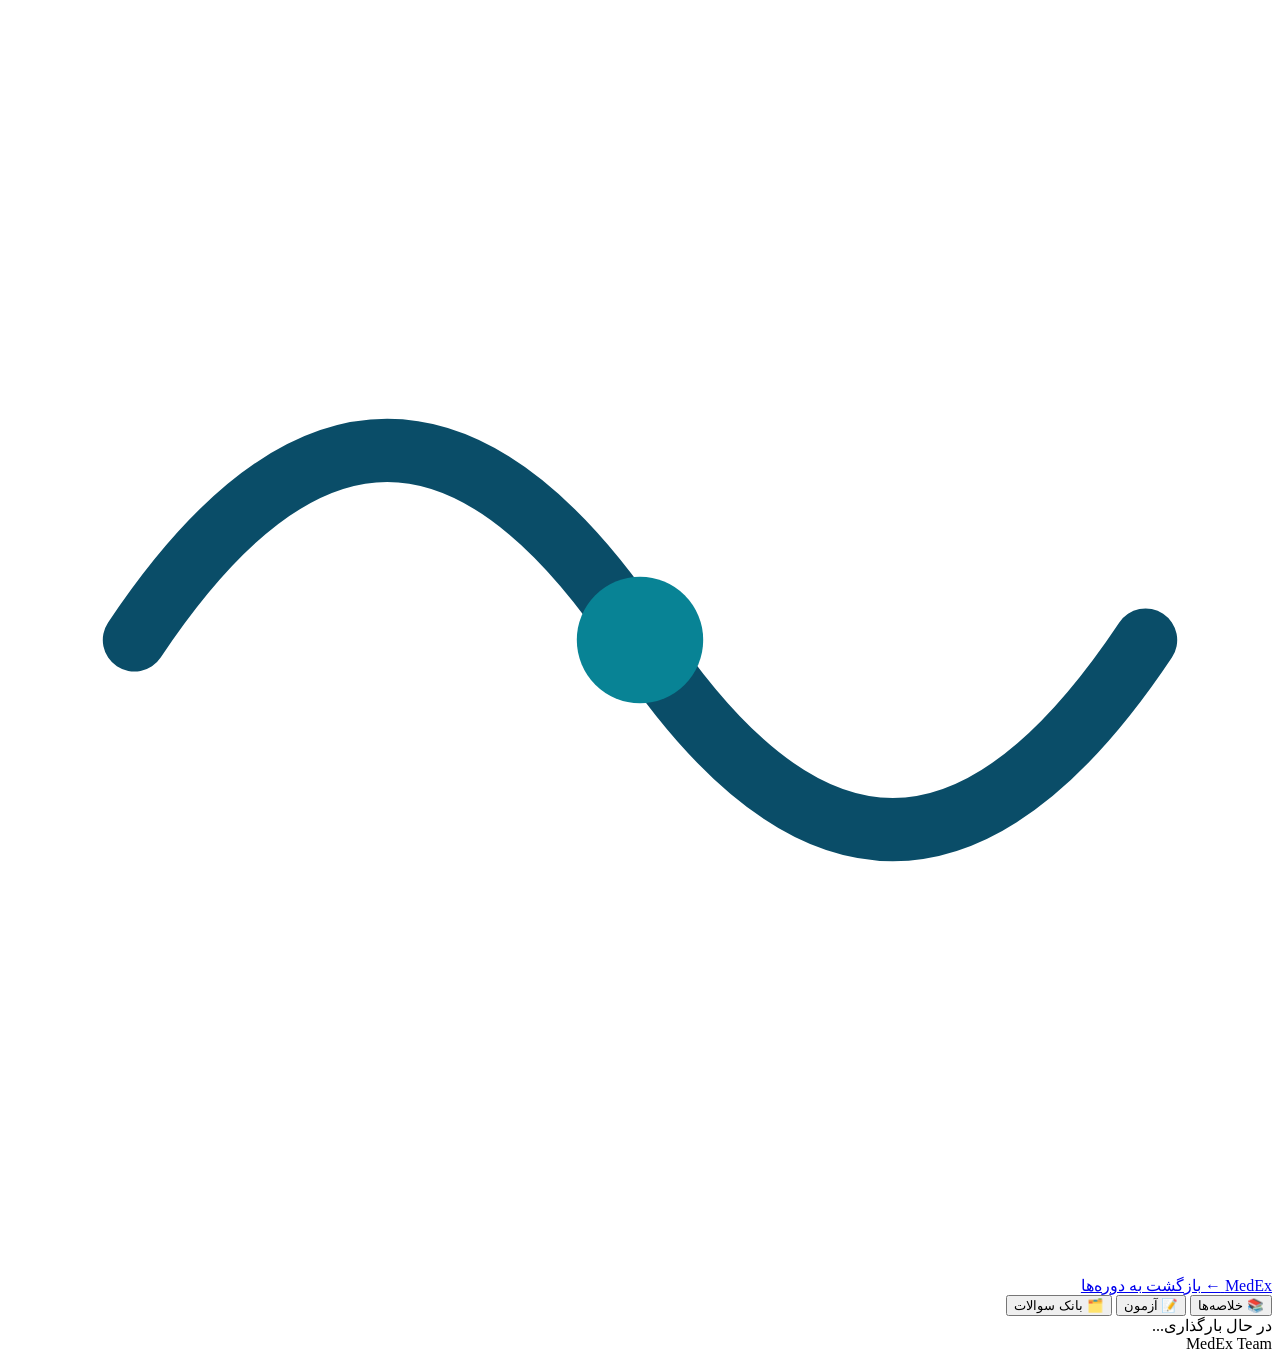
==== course.html @ b483d631 "Create course.html" ====
<!DOCTYPE html>
<html lang="fa" dir="rtl">
<head>
  <meta charset="UTF-8">
  <meta name="viewport" content="width=device-width, initial-scale=1.0">
  <title>MedEx – دوره</title>
  <link rel="stylesheet" href="css/style.css">
  <link href="https://fonts.googleapis.com/css2?family=Vazirmatn:wght@300;400;600;700&display=swap" rel="stylesheet">
</head>
<body>
  <header class="header">
    <a href="index.html" class="brand">
      <svg viewBox="0 0 100 100" class="brand-icon">
        <path d="M10 50 Q30 20 50 50 Q70 80 90 50" stroke="#0A4D68" stroke-width="5" fill="none" stroke-linecap="round"/>
        <circle cx="50" cy="50" r="5" fill="#088395"/>
      </svg>
      MedEx
    </a>
    <a href="index.html" class="back-link">← بازگشت به دوره‌ها</a>
  </header>

  <main class="container">
    <div id="courseHeader"></div>
    <div class="tabs">
      <button class="tab-btn active" data-tab="summaries">📚 خلاصه‌ها</button>
      <button class="tab-btn" data-tab="exam">📝 آزمون</button>
      <button class="tab-btn" data-tab="bank">🗂️ بانک سوالات</button>
    </div>
    <div id="tabContent" class="tab-content">
      <div class="loading">در حال بارگذاری...</div>
    </div>
  </main>

  <footer class="footer">MedEx Team</footer>

  <script src="js/data.js"></script>
  <script src="js/ui.js"></script>
  <script>initCoursePage();</script>
</body>
</html>
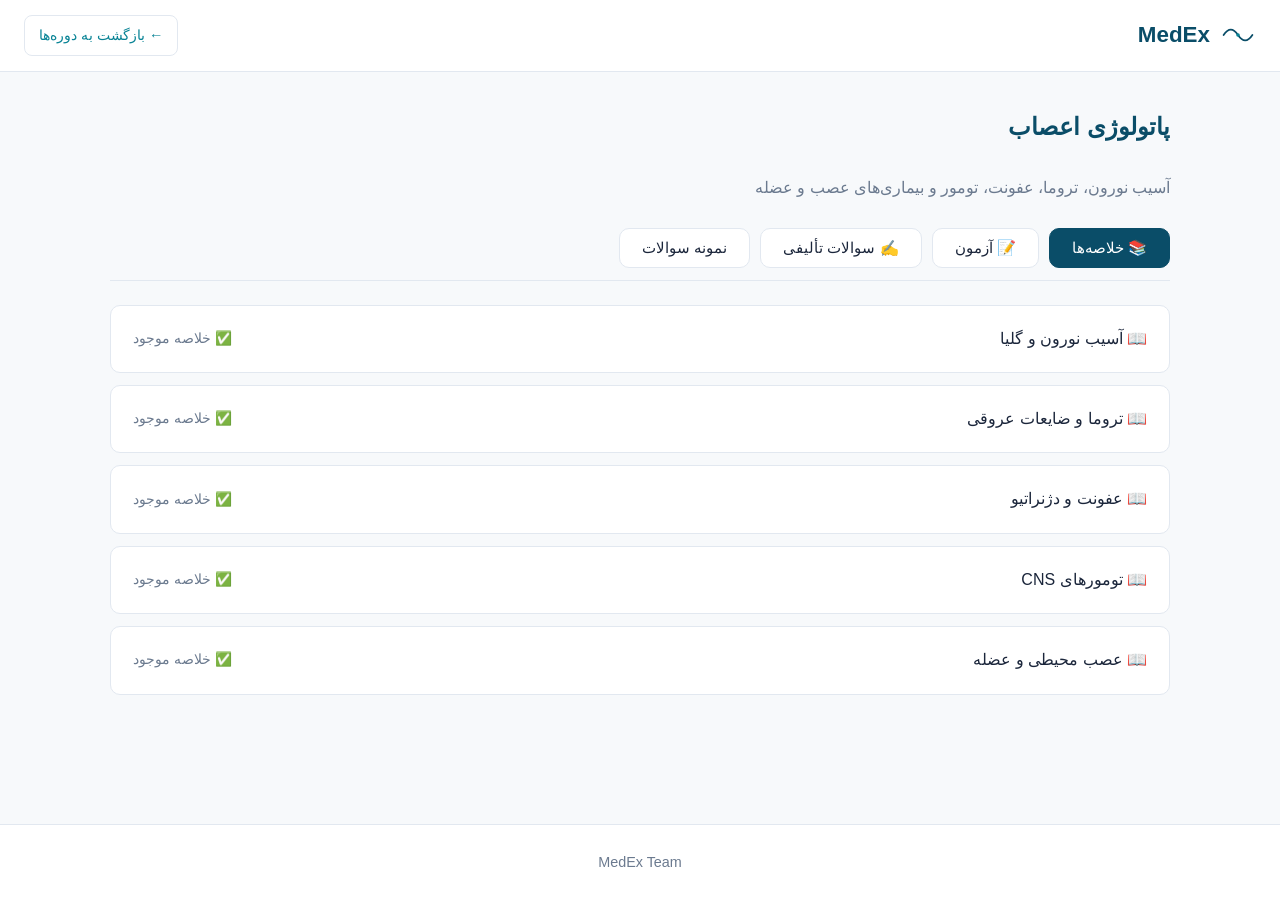
==== commit 33478c57: "Update course.html" ====
--- a/course.html
+++ b/course.html
@@ -24,7 +24,8 @@
     <div class="tabs">
       <button class="tab-btn active" data-tab="summaries">📚 خلاصه‌ها</button>
       <button class="tab-btn" data-tab="exam">📝 آزمون</button>
-      <button class="tab-btn" data-tab="bank">🗂️ بانک سوالات</button>
+      <button class="tab-btn" data-tab="authored">✍️ سوالات تألیفی</button>
+      <button class="tab-btn" data-tab="past">نمونه سوالات </button>
     </div>
     <div id="tabContent" class="tab-content">
       <div class="loading">در حال بارگذاری...</div>
--- a/css/style.css
+++ b/css/style.css
@@ -0,0 +1,478 @@
+:root {
+  --primary: #0A4D68;
+  --secondary: #088395;
+  --accent: #05BFDB;
+  --bg: #F7F9FB;
+  --card-bg: #FFFFFF;
+  --text: #1B263B;
+  --text-muted: #6B7A8F;
+  --border: #E2E8F0;
+  --success: #2A9D8F;
+  --success-bg: #E0F5F2;
+  --danger: #E63946;
+  --danger-bg: #FDE8E9;
+  --warning: #F4A261;
+  --warning-bg: #FFF3E0;
+  --radius: 12px;
+  --shadow: 0 4px 20px rgba(10, 77, 104, 0.06);
+  --shadow-hover: 0 8px 30px rgba(10, 77, 104, 0.12);
+}
+
+* { box-sizing: border-box; margin: 0; padding: 0; }
+
+html { scroll-behavior: smooth; }
+
+body {
+  font-family: 'Vazirmatn', 'Segoe UI', Tahoma, sans-serif;
+  background: var(--bg);
+  color: var(--text);
+  line-height: 1.9;
+  display: flex;
+  flex-direction: column;
+  min-height: 100vh;
+  -webkit-font-smoothing: antialiased;
+}
+
+.container {
+  max-width: 1100px;
+  margin: 0 auto;
+  padding: 32px 20px;
+  flex: 1;
+  width: 100%;
+}
+
+/* Header */
+.header {
+  background: var(--card-bg);
+  border-bottom: 1px solid var(--border);
+  padding: 14px 24px;
+  display: flex;
+  justify-content: space-between;
+  align-items: center;
+  position: sticky;
+  top: 0;
+  z-index: 100;
+  backdrop-filter: blur(8px);
+}
+.brand {
+  font-size: 1.4rem;
+  font-weight: 700;
+  color: var(--primary);
+  text-decoration: none;
+  display: flex;
+  align-items: center;
+  gap: 10px;
+}
+.brand-icon { width: 36px; height: 36px; }
+.back-link {
+  color: var(--secondary);
+  text-decoration: none;
+  font-size: 0.9rem;
+  padding: 6px 14px;
+  border-radius: 8px;
+  border: 1px solid var(--border);
+  transition: background 0.2s;
+}
+.back-link:hover { background: var(--bg); }
+
+/* Footer */
+.footer {
+  text-align: center;
+  padding: 24px;
+  color: var(--text-muted);
+  font-size: 0.9rem;
+  border-top: 1px solid var(--border);
+  margin-top: auto;
+  background: var(--card-bg);
+}
+
+/* Hero */
+.hero {
+  text-align: center;
+  padding: 40px 20px 48px;
+}
+.hero h1 {
+  font-size: 2rem;
+  color: var(--primary);
+  margin-bottom: 12px;
+}
+.hero p {
+  color: var(--text-muted);
+  font-size: 1.05rem;
+}
+
+.page-title {
+  font-size: 1.5rem;
+  margin-bottom: 24px;
+  color: var(--primary);
+  font-weight: 700;
+}
+
+/* Grid & Cards */
+.grid {
+  display: grid;
+  grid-template-columns: repeat(auto-fill, minmax(300px, 1fr));
+  gap: 24px;
+}
+.card {
+  background: var(--card-bg);
+  border-radius: var(--radius);
+  padding: 28px;
+  box-shadow: var(--shadow);
+  border: 1px solid var(--border);
+  transition: transform 0.25s ease, box-shadow 0.25s ease;
+  cursor: pointer;
+}
+.card:hover {
+  transform: translateY(-5px);
+  box-shadow: var(--shadow-hover);
+}
+.card h3 {
+  color: var(--primary);
+  margin-bottom: 10px;
+  font-size: 1.2rem;
+}
+.card p {
+  color: var(--text-muted);
+  font-size: 0.92rem;
+  line-height: 1.8;
+}
+.card-icon {
+  font-size: 2rem;
+  margin-bottom: 12px;
+  display: block;
+}
+
+/* Buttons */
+.btn-primary {
+  background: var(--primary);
+  color: white;
+  border: none;
+  border-radius: 10px;
+  font-family: inherit;
+  font-size: 1rem;
+  padding: 12px 28px;
+  cursor: pointer;
+  transition: background 0.2s;
+  width: 100%;
+}
+.btn-primary:hover { background: var(--secondary); }
+.btn-secondary {
+  background: var(--card-bg);
+  color: var(--primary);
+  border: 1px solid var(--primary);
+  border-radius: 10px;
+  font-family: inherit;
+  font-size: 0.95rem;
+  padding: 10px 24px;
+  cursor: pointer;
+  transition: background 0.2s;
+}
+.btn-secondary:hover { background: var(--bg); }
+.btn-finish {
+  background: var(--warning);
+  color: white;
+  border: none;
+  border-radius: 10px;
+  font-family: inherit;
+  font-size: 1rem;
+  padding: 14px 24px;
+  cursor: pointer;
+  margin-top: 20px;
+  width: 100%;
+  transition: opacity 0.2s;
+}
+.btn-finish:hover { opacity: 0.9; }
+
+/* Tabs */
+.tabs {
+  display: flex;
+  gap: 10px;
+  margin-bottom: 24px;
+  flex-wrap: wrap;
+  border-bottom: 1px solid var(--border);
+  padding-bottom: 12px;
+}
+.tab-btn {
+  padding: 10px 22px;
+  border: 1px solid var(--border);
+  background: var(--card-bg);
+  border-radius: 10px;
+  font-family: inherit;
+  cursor: pointer;
+  font-size: 0.95rem;
+  color: var(--text);
+  transition: all 0.2s;
+}
+.tab-btn:hover { border-color: var(--secondary); }
+.tab-btn.active {
+  background: var(--primary);
+  color: white;
+  border-color: var(--primary);
+}
+
+/* Topic list */
+.topic-list { list-style: none; }
+.topic-item {
+  background: var(--card-bg);
+  padding: 18px 22px;
+  border-radius: 10px;
+  margin-bottom: 12px;
+  border: 1px solid var(--border);
+  display: flex;
+  justify-content: space-between;
+  align-items: center;
+  cursor: pointer;
+  transition: all 0.2s;
+}
+.topic-item:hover {
+  border-color: var(--secondary);
+  box-shadow: var(--shadow);
+}
+.topic-item span:last-child {
+  font-size: 0.85rem;
+  color: var(--text-muted);
+}
+
+/* Summary */
+.summary-content { margin-top: 20px; }
+.summary-content h2 { color: var(--primary); margin-bottom: 16px; }
+.summary-content h3 { color: var(--secondary); margin: 20px 0 10px; }
+.summary-content pre {
+  white-space: pre-wrap;
+  font-family: inherit;
+  line-height: 2;
+  font-size: 0.98rem;
+}
+.summary-content ul { padding-right: 24px; margin: 8px 0; }
+.summary-content li { margin-bottom: 6px; }
+.summary-content table {
+  width: 100%;
+  border-collapse: collapse;
+  margin: 16px 0;
+  font-size: 0.9rem;
+}
+.summary-content th, .summary-content td {
+  border: 1px solid var(--border);
+  padding: 10px 12px;
+  text-align: right;
+}
+.summary-content th { background: #E8F4F8; color: var(--primary); }
+
+/* Mindmap */
+.mindmap {
+  background: #F0F7F9;
+  border-radius: 12px;
+  padding: 24px;
+  margin: 20px 0;
+  border: 1px solid #D0E5EC;
+}
+.mindmap .root {
+  font-weight: 700;
+  color: var(--primary);
+  font-size: 1.1rem;
+  margin-bottom: 12px;
+}
+.mindmap .branch { margin-right: 16px; margin-bottom: 12px; }
+.mindmap .branch-name {
+  font-weight: 600;
+  color: var(--secondary);
+  margin-bottom: 4px;
+}
+.mindmap .leaf {
+  margin-right: 24px;
+  font-size: 0.9rem;
+  color: var(--text-muted);
+  margin-bottom: 2px;
+}
+
+/* Exam */
+.exam-container { max-width: 850px; }
+.form-card {
+  background: var(--card-bg);
+  border-radius: var(--radius);
+  padding: 28px;
+  box-shadow: var(--shadow);
+  border: 1px solid var(--border);
+}
+.form-group { margin-bottom: 20px; }
+.form-group label {
+  display: block;
+  margin-bottom: 8px;
+  font-weight: 600;
+  color: var(--primary);
+  font-size: 0.95rem;
+}
+.form-group select, .form-group input {
+  width: 100%;
+  padding: 12px 14px;
+  border: 1px solid var(--border);
+  border-radius: 10px;
+  font-family: inherit;
+  font-size: 0.95rem;
+  background: var(--card-bg);
+  color: var(--text);
+}
+.form-group select:focus, .form-group input:focus {
+  outline: none;
+  border-color: var(--secondary);
+}
+.error-msg {
+  color: var(--danger);
+  font-size: 0.9rem;
+  margin-top: 12px;
+  padding: 10px;
+  background: var(--danger-bg);
+  border-radius: 8px;
+}
+
+.exam-header {
+  display: flex;
+  justify-content: space-between;
+  margin-bottom: 20px;
+  align-items: center;
+}
+.progress-badge, .timer-badge {
+  background: var(--card-bg);
+  padding: 8px 18px;
+  border-radius: 20px;
+  font-size: 0.88rem;
+  color: var(--primary);
+  border: 1px solid var(--border);
+  font-weight: 600;
+}
+.timer-badge { color: var(--warning); }
+
+.question-card {
+  background: var(--card-bg);
+  border-radius: var(--radius);
+  padding: 28px;
+  box-shadow: var(--shadow);
+  margin-bottom: 20px;
+  border: 1px solid var(--border);
+}
+.question-stem {
+  font-size: 1.05rem;
+  margin-bottom: 20px;
+  line-height: 2;
+  font-weight: 500;
+}
+.option {
+  display: block;
+  padding: 14px 18px;
+  margin-bottom: 10px;
+  border: 1.5px solid var(--border);
+  border-radius: 10px;
+  cursor: pointer;
+  transition: all 0.2s;
+  font-size: 0.95rem;
+}
+.option:hover { background: #F0F7F9; border-color: var(--secondary); }
+.option.selected {
+  border-color: var(--secondary);
+  background: #E0F2F7;
+  font-weight: 600;
+}
+.option.correct {
+  border-color: var(--success);
+  background: var(--success-bg);
+  font-weight: 600;
+}
+.option.wrong {
+  border-color: var(--danger);
+  background: var(--danger-bg);
+}
+.explanation {
+  background: var(--warning-bg);
+  border-right: 4px solid var(--warning);
+  padding: 16px 20px;
+  border-radius: 10px;
+  margin-top: 20px;
+  font-size: 0.95rem;
+  line-height: 1.9;
+}
+.explanation strong { color: var(--primary); }
+
+.exam-nav {
+  display: flex;
+  gap: 12px;
+  justify-content: space-between;
+}
+.exam-nav .btn-secondary, .exam-nav .btn-primary {
+  flex: 1;
+}
+
+/* Result */
+.result-summary {
+  background: var(--card-bg);
+  padding: 36px;
+  border-radius: var(--radius);
+  box-shadow: var(--shadow);
+  margin-bottom: 28px;
+  text-align: center;
+  border: 1px solid var(--border);
+}
+.result-score {
+  font-size: 3rem;
+  font-weight: 700;
+  color: var(--primary);
+  margin-bottom: 8px;
+}
+.result-summary p { color: var(--text-muted); }
+.result-summary .stats {
+  display: flex;
+  justify-content: center;
+  gap: 24px;
+  margin-top: 20px;
+  flex-wrap: wrap;
+}
+.result-summary .stat-item {
+  background: var(--bg);
+  padding: 10px 20px;
+  border-radius: 10px;
+  font-size: 0.9rem;
+}
+.review-title {
+  color: var(--primary);
+  margin-bottom: 16px;
+  font-size: 1.2rem;
+}
+.result-actions {
+  text-align: center;
+  margin-top: 32px;
+}
+.badge {
+  display: inline-block;
+  padding: 3px 12px;
+  border-radius: 20px;
+  font-size: 0.78rem;
+  font-weight: 600;
+  margin-right: 8px;
+}
+.badge-correct { background: var(--success-bg); color: var(--success); }
+.badge-wrong { background: var(--danger-bg); color: var(--danger); }
+.badge-skip { background: var(--warning-bg); color: var(--warning); }
+
+/* Loading */
+.loading {
+  text-align: center;
+  padding: 60px 20px;
+  color: var(--text-muted);
+  font-size: 1rem;
+}
+
+/* Responsive */
+@media (max-width: 768px) {
+  .container { padding: 24px 14px; }
+  .hero h1 { font-size: 1.5rem; }
+  .hero { padding: 24px 12px 32px; }
+  .tabs { flex-direction: column; }
+  .tab-btn { width: 100%; text-align: center; }
+  .exam-header { flex-direction: column; gap: 10px; }
+  .exam-nav { flex-direction: column; }
+  .result-summary .stats { flex-direction: column; gap: 10px; }
+  .grid { grid-template-columns: 1fr; }
+  .question-card { padding: 20px; }
+  .form-card { padding: 20px; }
+  .header { padding: 12px 16px; }
+}
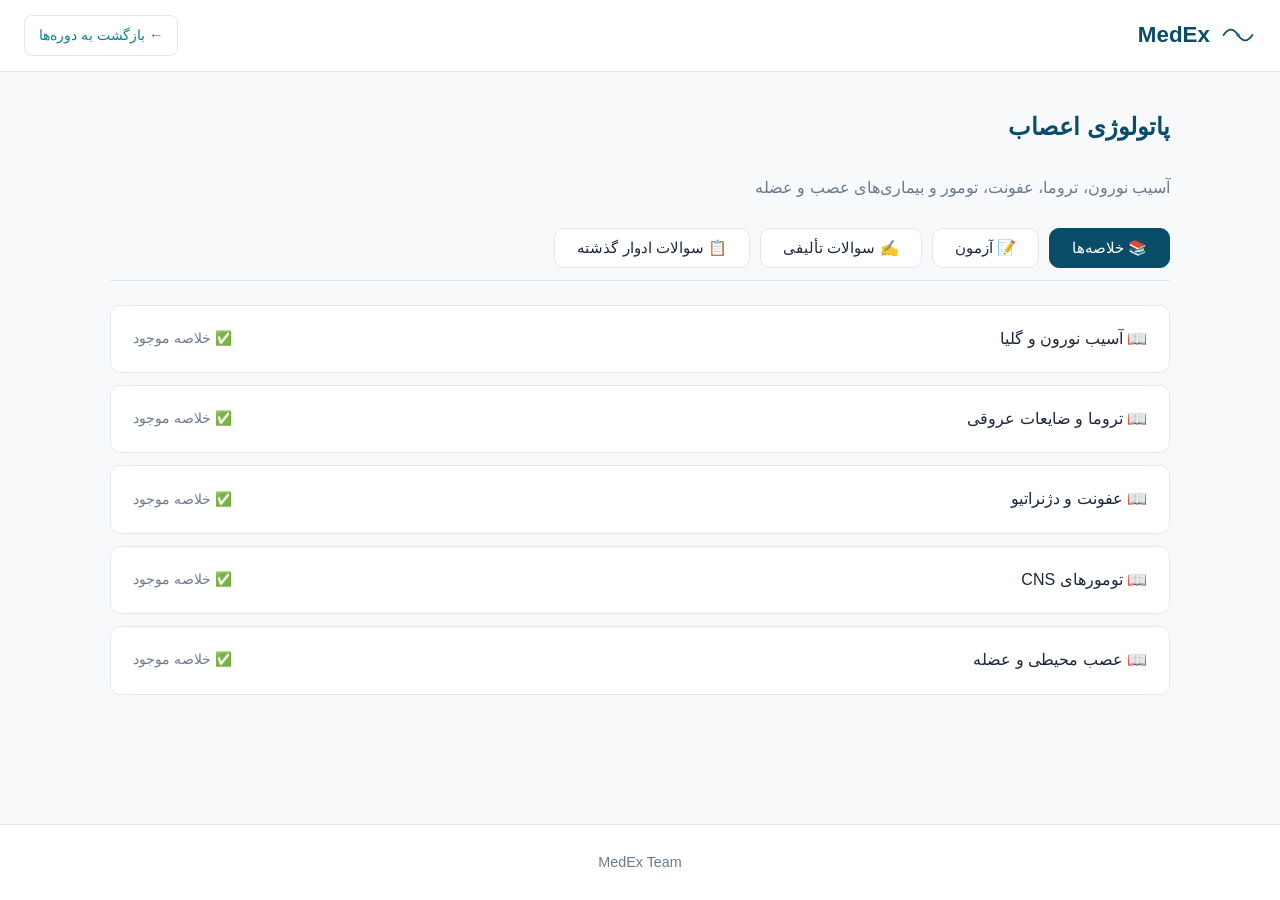
==== commit 97111603: "Update course.html" ====
--- a/course.html
+++ b/course.html
@@ -25,7 +25,7 @@
       <button class="tab-btn active" data-tab="summaries">📚 خلاصه‌ها</button>
       <button class="tab-btn" data-tab="exam">📝 آزمون</button>
       <button class="tab-btn" data-tab="authored">✍️ سوالات تألیفی</button>
-      <button class="tab-btn" data-tab="past">نمونه سوالات </button>
+      <button class="tab-btn" data-tab="past">📋 سوالات ادوار گذشته</button>
     </div>
     <div id="tabContent" class="tab-content">
       <div class="loading">در حال بارگذاری...</div>
--- a/css/style.css
+++ b/css/style.css
@@ -19,7 +19,6 @@
 }
 
 * { box-sizing: border-box; margin: 0; padding: 0; }
-
 html { scroll-behavior: smooth; }
 
 body {
@@ -33,13 +32,7 @@
   -webkit-font-smoothing: antialiased;
 }
 
-.container {
-  max-width: 1100px;
-  margin: 0 auto;
-  padding: 32px 20px;
-  flex: 1;
-  width: 100%;
-}
+.container { max-width: 1100px; margin: 0 auto; padding: 32px 20px; flex: 1; width: 100%; }
 
 /* Header */
 .header {
@@ -49,417 +42,304 @@
   display: flex;
   justify-content: space-between;
   align-items: center;
-  position: sticky;
-  top: 0;
-  z-index: 100;
+  position: sticky; top: 0; z-index: 100;
   backdrop-filter: blur(8px);
 }
 .brand {
-  font-size: 1.4rem;
-  font-weight: 700;
-  color: var(--primary);
-  text-decoration: none;
-  display: flex;
-  align-items: center;
-  gap: 10px;
+  font-size: 1.4rem; font-weight: 700; color: var(--primary);
+  text-decoration: none; display: flex; align-items: center; gap: 10px;
 }
 .brand-icon { width: 36px; height: 36px; }
 .back-link {
-  color: var(--secondary);
-  text-decoration: none;
-  font-size: 0.9rem;
-  padding: 6px 14px;
-  border-radius: 8px;
-  border: 1px solid var(--border);
+  color: var(--secondary); text-decoration: none; font-size: 0.9rem;
+  padding: 6px 14px; border-radius: 8px; border: 1px solid var(--border);
   transition: background 0.2s;
 }
 .back-link:hover { background: var(--bg); }
 
 /* Footer */
 .footer {
-  text-align: center;
-  padding: 24px;
-  color: var(--text-muted);
-  font-size: 0.9rem;
-  border-top: 1px solid var(--border);
-  margin-top: auto;
-  background: var(--card-bg);
+  text-align: center; padding: 24px; color: var(--text-muted);
+  font-size: 0.9rem; border-top: 1px solid var(--border);
+  margin-top: auto; background: var(--card-bg);
 }
 
 /* Hero */
-.hero {
-  text-align: center;
-  padding: 40px 20px 48px;
-}
-.hero h1 {
-  font-size: 2rem;
-  color: var(--primary);
-  margin-bottom: 12px;
-}
-.hero p {
-  color: var(--text-muted);
-  font-size: 1.05rem;
-}
-
-.page-title {
-  font-size: 1.5rem;
-  margin-bottom: 24px;
-  color: var(--primary);
-  font-weight: 700;
-}
+.hero { text-align: center; padding: 40px 20px 48px; }
+.hero h1 { font-size: 2rem; color: var(--primary); margin-bottom: 12px; }
+.hero p { color: var(--text-muted); font-size: 1.05rem; }
+
+.page-title { font-size: 1.5rem; margin-bottom: 24px; color: var(--primary); font-weight: 700; }
 
 /* Grid & Cards */
-.grid {
-  display: grid;
-  grid-template-columns: repeat(auto-fill, minmax(300px, 1fr));
-  gap: 24px;
-}
+.grid { display: grid; grid-template-columns: repeat(auto-fill, minmax(300px, 1fr)); gap: 24px; }
 .card {
-  background: var(--card-bg);
-  border-radius: var(--radius);
-  padding: 28px;
-  box-shadow: var(--shadow);
-  border: 1px solid var(--border);
-  transition: transform 0.25s ease, box-shadow 0.25s ease;
-  cursor: pointer;
-}
-.card:hover {
-  transform: translateY(-5px);
-  box-shadow: var(--shadow-hover);
-}
-.card h3 {
-  color: var(--primary);
-  margin-bottom: 10px;
-  font-size: 1.2rem;
-}
-.card p {
-  color: var(--text-muted);
-  font-size: 0.92rem;
-  line-height: 1.8;
-}
-.card-icon {
-  font-size: 2rem;
-  margin-bottom: 12px;
-  display: block;
-}
+  background: var(--card-bg); border-radius: var(--radius); padding: 28px;
+  box-shadow: var(--shadow); border: 1px solid var(--border);
+  transition: transform 0.25s ease, box-shadow 0.25s ease; cursor: pointer;
+}
+.card:hover { transform: translateY(-5px); box-shadow: var(--shadow-hover); }
+.card h3 { color: var(--primary); margin-bottom: 10px; font-size: 1.2rem; }
+.card p { color: var(--text-muted); font-size: 0.92rem; line-height: 1.8; }
+.card-icon { font-size: 2rem; margin-bottom: 12px; display: block; }
 
 /* Buttons */
 .btn-primary {
-  background: var(--primary);
-  color: white;
-  border: none;
-  border-radius: 10px;
-  font-family: inherit;
-  font-size: 1rem;
-  padding: 12px 28px;
-  cursor: pointer;
-  transition: background 0.2s;
-  width: 100%;
+  background: var(--primary); color: white; border: none; border-radius: 10px;
+  font-family: inherit; font-size: 1rem; padding: 12px 28px; cursor: pointer;
+  transition: background 0.2s; width: 100%;
 }
 .btn-primary:hover { background: var(--secondary); }
 .btn-secondary {
-  background: var(--card-bg);
-  color: var(--primary);
-  border: 1px solid var(--primary);
-  border-radius: 10px;
-  font-family: inherit;
-  font-size: 0.95rem;
-  padding: 10px 24px;
-  cursor: pointer;
-  transition: background 0.2s;
+  background: var(--card-bg); color: var(--primary); border: 1px solid var(--primary);
+  border-radius: 10px; font-family: inherit; font-size: 0.95rem; padding: 10px 24px;
+  cursor: pointer; transition: background 0.2s;
 }
 .btn-secondary:hover { background: var(--bg); }
 .btn-finish {
-  background: var(--warning);
-  color: white;
-  border: none;
-  border-radius: 10px;
-  font-family: inherit;
-  font-size: 1rem;
-  padding: 14px 24px;
-  cursor: pointer;
-  margin-top: 20px;
-  width: 100%;
-  transition: opacity 0.2s;
+  background: var(--warning); color: white; border: none; border-radius: 10px;
+  font-family: inherit; font-size: 1rem; padding: 14px 24px; cursor: pointer;
+  margin-top: 20px; width: 100%; transition: opacity 0.2s;
 }
 .btn-finish:hover { opacity: 0.9; }
 
 /* Tabs */
 .tabs {
-  display: flex;
-  gap: 10px;
-  margin-bottom: 24px;
-  flex-wrap: wrap;
-  border-bottom: 1px solid var(--border);
-  padding-bottom: 12px;
+  display: flex; gap: 10px; margin-bottom: 24px; flex-wrap: wrap;
+  border-bottom: 1px solid var(--border); padding-bottom: 12px;
 }
 .tab-btn {
-  padding: 10px 22px;
-  border: 1px solid var(--border);
-  background: var(--card-bg);
-  border-radius: 10px;
-  font-family: inherit;
-  cursor: pointer;
-  font-size: 0.95rem;
-  color: var(--text);
-  transition: all 0.2s;
+  padding: 10px 22px; border: 1px solid var(--border); background: var(--card-bg);
+  border-radius: 10px; font-family: inherit; cursor: pointer; font-size: 0.95rem;
+  color: var(--text); transition: all 0.2s;
 }
 .tab-btn:hover { border-color: var(--secondary); }
-.tab-btn.active {
-  background: var(--primary);
-  color: white;
-  border-color: var(--primary);
-}
-
-/* Topic list */
+.tab-btn.active { background: var(--primary); color: white; border-color: var(--primary); }
+
+/* ============ Topic list ============ */
 .topic-list { list-style: none; }
 .topic-item {
-  background: var(--card-bg);
-  padding: 18px 22px;
-  border-radius: 10px;
-  margin-bottom: 12px;
-  border: 1px solid var(--border);
-  display: flex;
-  justify-content: space-between;
-  align-items: center;
-  cursor: pointer;
+  background: var(--card-bg); padding: 18px 22px; border-radius: 10px;
+  margin-bottom: 12px; border: 1px solid var(--border); display: flex;
+  justify-content: space-between; align-items: center; cursor: pointer;
   transition: all 0.2s;
 }
-.topic-item:hover {
-  border-color: var(--secondary);
-  box-shadow: var(--shadow);
-}
-.topic-item span:last-child {
-  font-size: 0.85rem;
-  color: var(--text-muted);
-}
-
-/* Summary */
-.summary-content { margin-top: 20px; }
-.summary-content h2 { color: var(--primary); margin-bottom: 16px; }
-.summary-content h3 { color: var(--secondary); margin: 20px 0 10px; }
-.summary-content pre {
-  white-space: pre-wrap;
-  font-family: inherit;
-  line-height: 2;
-  font-size: 0.98rem;
-}
-.summary-content ul { padding-right: 24px; margin: 8px 0; }
-.summary-content li { margin-bottom: 6px; }
-.summary-content table {
-  width: 100%;
-  border-collapse: collapse;
-  margin: 16px 0;
-  font-size: 0.9rem;
-}
-.summary-content th, .summary-content td {
-  border: 1px solid var(--border);
-  padding: 10px 12px;
-  text-align: right;
-}
-.summary-content th { background: #E8F4F8; color: var(--primary); }
+.topic-item:hover { border-color: var(--secondary); box-shadow: var(--shadow); }
+.topic-item span:last-child { font-size: 0.85rem; color: var(--text-muted); }
+
+/* ============ Summary ============ */
+.summary-page { animation: fadeIn 0.3s ease; }
+@keyframes fadeIn { from { opacity: 0; transform: translateY(6px); } to { opacity: 1; transform: none; } }
+
+.summary-header {
+  background: linear-gradient(135deg, var(--primary), var(--secondary));
+  color: white; padding: 24px 28px; border-radius: var(--radius);
+  margin-bottom: 24px; box-shadow: var(--shadow);
+}
+.summary-header h2 { font-size: 1.5rem; margin-bottom: 4px; }
+.summary-header p { opacity: 0.9; font-size: 0.9rem; }
+
+.summary-section {
+  background: var(--card-bg); border-radius: var(--radius); padding: 24px 28px;
+  margin-bottom: 18px; box-shadow: var(--shadow); border: 1px solid var(--border);
+  border-right: 4px solid var(--secondary);
+}
+.summary-section h3 {
+  color: var(--primary); font-size: 1.15rem; margin-bottom: 14px;
+  display: flex; align-items: center; gap: 8px;
+}
+.summary-section h3::before {
+  content: ''; width: 4px; height: 20px; background: var(--secondary);
+  border-radius: 2px; display: inline-block;
+}
+.summary-section ul { list-style: none; padding: 0; }
+.summary-section li {
+  position: relative; padding: 8px 28px 8px 0; margin-bottom: 4px;
+  border-bottom: 1px dashed var(--border); font-size: 0.96rem;
+}
+.summary-section li:last-child { border-bottom: none; }
+.summary-section li::before {
+  content: '•'; position: absolute; right: 8px; top: 6px;
+  color: var(--secondary); font-weight: 700; font-size: 1.2rem;
+}
+.summary-section li strong { color: var(--primary); }
+.summary-section li code {
+  background: #F0F7F9; color: var(--secondary); padding: 2px 8px;
+  border-radius: 6px; font-family: 'Consolas', monospace; font-size: 0.88rem;
+  direction: ltr; display: inline-block;
+}
+
+.summary-table {
+  width: 100%; border-collapse: separate; border-spacing: 0;
+  margin: 12px 0; border-radius: 10px; overflow: hidden;
+  box-shadow: 0 1px 4px rgba(10,77,104,0.06);
+}
+.summary-table th {
+  background: var(--primary); color: white; padding: 12px 16px;
+  text-align: right; font-weight: 600; font-size: 0.9rem;
+}
+.summary-table td {
+  padding: 10px 16px; border-bottom: 1px solid var(--border);
+  font-size: 0.92rem; background: var(--card-bg);
+}
+.summary-table tr:last-child td { border-bottom: none; }
+.summary-table tr:nth-child(even) td { background: #F8FCFD; }
 
 /* Mindmap */
-.mindmap {
-  background: #F0F7F9;
-  border-radius: 12px;
-  padding: 24px;
-  margin: 20px 0;
-  border: 1px solid #D0E5EC;
-}
-.mindmap .root {
-  font-weight: 700;
-  color: var(--primary);
-  font-size: 1.1rem;
-  margin-bottom: 12px;
-}
-.mindmap .branch { margin-right: 16px; margin-bottom: 12px; }
-.mindmap .branch-name {
-  font-weight: 600;
-  color: var(--secondary);
-  margin-bottom: 4px;
-}
-.mindmap .leaf {
-  margin-right: 24px;
-  font-size: 0.9rem;
-  color: var(--text-muted);
-  margin-bottom: 2px;
-}
-
-/* Exam */
+.mindmap-wrap {
+  background: linear-gradient(135deg, #F0F7F9, #E5F3F7);
+  border-radius: var(--radius); padding: 28px; margin-top: 20px;
+  border: 1px solid #D0E5EC; box-shadow: var(--shadow);
+}
+.mindmap-wrap > h3 {
+  color: var(--primary); font-size: 1.2rem; margin-bottom: 20px;
+  text-align: center; display: flex; align-items: center; justify-content: center; gap: 8px;
+}
+.mindmap-root {
+  background: var(--primary); color: white; padding: 14px 24px;
+  border-radius: 30px; text-align: center; font-weight: 700;
+  max-width: 320px; margin: 0 auto 24px; box-shadow: 0 4px 14px rgba(10,77,104,0.25);
+}
+.mindmap-branches {
+  display: grid; grid-template-columns: repeat(auto-fit, minmax(200px, 1fr)); gap: 16px;
+}
+.mindmap-branch {
+  background: var(--card-bg); border-radius: 10px; padding: 16px 18px;
+  border: 1.5px solid var(--secondary); position: relative;
+  box-shadow: 0 2px 8px rgba(8,131,149,0.08);
+}
+.mindmap-branch::before {
+  content: ''; position: absolute; top: -10px; right: 24px;
+  width: 3px; height: 10px; background: var(--secondary);
+}
+.mindmap-branch-title {
+  color: var(--secondary); font-weight: 700; font-size: 0.95rem;
+  margin-bottom: 10px; padding-bottom: 8px; border-bottom: 1px dashed var(--border);
+}
+.mindmap-leaf {
+  font-size: 0.86rem; color: var(--text); padding: 5px 0 5px 16px;
+  position: relative; line-height: 1.6;
+}
+.mindmap-leaf::before {
+  content: '↳'; position: absolute; right: 0; color: var(--secondary); opacity: 0.7;
+}
+
+/* ============ Exam ============ */
 .exam-container { max-width: 850px; }
 .form-card {
-  background: var(--card-bg);
-  border-radius: var(--radius);
-  padding: 28px;
-  box-shadow: var(--shadow);
-  border: 1px solid var(--border);
+  background: var(--card-bg); border-radius: var(--radius); padding: 28px;
+  box-shadow: var(--shadow); border: 1px solid var(--border);
 }
 .form-group { margin-bottom: 20px; }
 .form-group label {
-  display: block;
-  margin-bottom: 8px;
+  display: block; margin-bottom: 8px; font-weight: 600;
+  color: var(--primary); font-size: 0.95rem;
+}
+.form-group select, .form-group input {
+  width: 100%; padding: 12px 14px; border: 1px solid var(--border);
+  border-radius: 10px; font-family: inherit; font-size: 0.95rem;
+  background: var(--card-bg); color: var(--text);
+}
+.form-group select:focus, .form-group input:focus {
+  outline: none; border-color: var(--secondary);
+}
+.error-msg {
+  color: var(--danger); font-size: 0.9rem; margin-top: 12px;
+  padding: 10px; background: var(--danger-bg); border-radius: 8px;
+}
+
+.exam-header { display: flex; justify-content: space-between; margin-bottom: 20px; align-items: center; }
+.progress-badge, .timer-badge {
+  background: var(--card-bg); padding: 8px 18px; border-radius: 20px;
+  font-size: 0.88rem; color: var(--primary); border: 1px solid var(--border); font-weight: 600;
+}
+.timer-badge { color: var(--warning); }
+
+.question-card {
+  background: var(--card-bg); border-radius: var(--radius); padding: 28px;
+  box-shadow: var(--shadow); margin-bottom: 20px; border: 1px solid var(--border);
+}
+.question-stem { font-size: 1.05rem; margin-bottom: 20px; line-height: 2; font-weight: 500; }
+.option {
+  display: block; padding: 14px 18px; margin-bottom: 10px;
+  border: 1.5px solid var(--border); border-radius: 10px; cursor: pointer;
+  transition: all 0.2s; font-size: 0.95rem; background: var(--card-bg);
+}
+.option:hover { background: #F0F7F9; border-color: var(--secondary); }
+.option.selected { border-color: var(--secondary); background: #E0F2F7; font-weight: 600; }
+.option.correct { border-color: var(--success); background: var(--success-bg); font-weight: 600; color: var(--success); }
+.option.wrong { border-color: var(--danger); background: var(--danger-bg); color: var(--danger); }
+.option.locked { cursor: default; }
+.explanation {
+  background: var(--warning-bg); border-right: 4px solid var(--warning);
+  padding: 16px 20px; border-radius: 10px; margin-top: 20px;
+  font-size: 0.95rem; line-height: 1.9;
+}
+.explanation strong { color: var(--primary); }
+
+.exam-nav { display: flex; gap: 12px; justify-content: space-between; }
+.exam-nav .btn-secondary, .exam-nav .btn-primary { flex: 1; }
+
+/* ============ Bank ============ */
+.bank-info {
+  background: #F0F7F9; border-radius: 10px; padding: 14px 20px;
+  margin-bottom: 20px; border-right: 4px solid var(--secondary);
+  font-size: 0.9rem; color: var(--text-muted);
+}
+.bank-info strong { color: var(--primary); }
+.bank-item {
+  background: var(--card-bg); border-radius: var(--radius); padding: 22px 26px;
+  margin-bottom: 16px; box-shadow: var(--shadow); border: 1px solid var(--border);
+}
+.bank-meta {
+  display: flex; gap: 10px; flex-wrap: wrap; margin-bottom: 12px;
+}
+.bank-tag {
+  font-size: 0.75rem; padding: 3px 12px; border-radius: 20px;
   font-weight: 600;
-  color: var(--primary);
-  font-size: 0.95rem;
-}
-.form-group select, .form-group input {
-  width: 100%;
-  padding: 12px 14px;
+}
+.bank-tag.authored { background: #FFF3E0; color: var(--warning); }
+.bank-tag.past { background: #E0F2F7; color: var(--secondary); }
+.bank-tag.difficulty { background: var(--bg); color: var(--text-muted); }
+.bank-stem { font-weight: 600; font-size: 0.98rem; margin-bottom: 14px; line-height: 1.9; }
+.bank-option {
+  padding: 10px 16px; margin-bottom: 8px; border-radius: 8px;
+  background: var(--bg); font-size: 0.92rem; transition: all 0.2s;
+}
+.bank-option.correct { background: var(--success-bg); color: var(--success); font-weight: 600; }
+.bank-explanation {
+  background: var(--warning-bg); border-right: 4px solid var(--warning);
+  padding: 14px 18px; border-radius: 10px; margin-top: 14px;
+  font-size: 0.9rem; line-height: 1.8;
+}
+.bank-explanation strong { color: var(--primary); }
+
+/* ============ Result ============ */
+.result-summary {
+  background: var(--card-bg); padding: 36px; border-radius: var(--radius);
+  box-shadow: var(--shadow); margin-bottom: 28px; text-align: center;
   border: 1px solid var(--border);
-  border-radius: 10px;
-  font-family: inherit;
-  font-size: 0.95rem;
-  background: var(--card-bg);
-  color: var(--text);
-}
-.form-group select:focus, .form-group input:focus {
-  outline: none;
-  border-color: var(--secondary);
-}
-.error-msg {
-  color: var(--danger);
-  font-size: 0.9rem;
-  margin-top: 12px;
-  padding: 10px;
-  background: var(--danger-bg);
-  border-radius: 8px;
-}
-
-.exam-header {
-  display: flex;
-  justify-content: space-between;
-  margin-bottom: 20px;
-  align-items: center;
-}
-.progress-badge, .timer-badge {
-  background: var(--card-bg);
-  padding: 8px 18px;
-  border-radius: 20px;
-  font-size: 0.88rem;
-  color: var(--primary);
-  border: 1px solid var(--border);
-  font-weight: 600;
-}
-.timer-badge { color: var(--warning); }
-
-.question-card {
-  background: var(--card-bg);
-  border-radius: var(--radius);
-  padding: 28px;
-  box-shadow: var(--shadow);
-  margin-bottom: 20px;
-  border: 1px solid var(--border);
-}
-.question-stem {
-  font-size: 1.05rem;
-  margin-bottom: 20px;
-  line-height: 2;
-  font-weight: 500;
-}
-.option {
-  display: block;
-  padding: 14px 18px;
-  margin-bottom: 10px;
-  border: 1.5px solid var(--border);
-  border-radius: 10px;
-  cursor: pointer;
-  transition: all 0.2s;
-  font-size: 0.95rem;
-}
-.option:hover { background: #F0F7F9; border-color: var(--secondary); }
-.option.selected {
-  border-color: var(--secondary);
-  background: #E0F2F7;
-  font-weight: 600;
-}
-.option.correct {
-  border-color: var(--success);
-  background: var(--success-bg);
-  font-weight: 600;
-}
-.option.wrong {
-  border-color: var(--danger);
-  background: var(--danger-bg);
-}
-.explanation {
-  background: var(--warning-bg);
-  border-right: 4px solid var(--warning);
-  padding: 16px 20px;
-  border-radius: 10px;
-  margin-top: 20px;
-  font-size: 0.95rem;
-  line-height: 1.9;
-}
-.explanation strong { color: var(--primary); }
-
-.exam-nav {
-  display: flex;
-  gap: 12px;
-  justify-content: space-between;
-}
-.exam-nav .btn-secondary, .exam-nav .btn-primary {
-  flex: 1;
-}
-
-/* Result */
-.result-summary {
-  background: var(--card-bg);
-  padding: 36px;
-  border-radius: var(--radius);
-  box-shadow: var(--shadow);
-  margin-bottom: 28px;
-  text-align: center;
-  border: 1px solid var(--border);
-}
-.result-score {
-  font-size: 3rem;
-  font-weight: 700;
-  color: var(--primary);
-  margin-bottom: 8px;
-}
+}
+.result-score { font-size: 3rem; font-weight: 700; color: var(--primary); margin-bottom: 8px; }
 .result-summary p { color: var(--text-muted); }
 .result-summary .stats {
-  display: flex;
-  justify-content: center;
-  gap: 24px;
-  margin-top: 20px;
-  flex-wrap: wrap;
+  display: flex; justify-content: center; gap: 16px; margin-top: 20px; flex-wrap: wrap;
 }
 .result-summary .stat-item {
-  background: var(--bg);
-  padding: 10px 20px;
-  border-radius: 10px;
-  font-size: 0.9rem;
-}
-.review-title {
-  color: var(--primary);
-  margin-bottom: 16px;
-  font-size: 1.2rem;
-}
-.result-actions {
-  text-align: center;
-  margin-top: 32px;
-}
+  background: var(--bg); padding: 10px 20px; border-radius: 10px; font-size: 0.9rem;
+}
+.review-title { color: var(--primary); margin-bottom: 16px; font-size: 1.2rem; }
+.result-actions { text-align: center; margin-top: 32px; }
 .badge {
-  display: inline-block;
-  padding: 3px 12px;
-  border-radius: 20px;
-  font-size: 0.78rem;
-  font-weight: 600;
-  margin-right: 8px;
+  display: inline-block; padding: 3px 12px; border-radius: 20px;
+  font-size: 0.78rem; font-weight: 600; margin-right: 8px;
 }
 .badge-correct { background: var(--success-bg); color: var(--success); }
 .badge-wrong { background: var(--danger-bg); color: var(--danger); }
 .badge-skip { background: var(--warning-bg); color: var(--warning); }
 
 /* Loading */
-.loading {
-  text-align: center;
-  padding: 60px 20px;
-  color: var(--text-muted);
-  font-size: 1rem;
-}
+.loading { text-align: center; padding: 60px 20px; color: var(--text-muted); font-size: 1rem; }
 
 /* Responsive */
 @media (max-width: 768px) {
@@ -475,4 +355,8 @@
   .question-card { padding: 20px; }
   .form-card { padding: 20px; }
   .header { padding: 12px 16px; }
-}
+  .mindmap-branches { grid-template-columns: 1fr; }
+  .summary-section { padding: 20px; }
+  .summary-header { padding: 20px; }
+  .summary-header h2 { font-size: 1.25rem; }
+}
